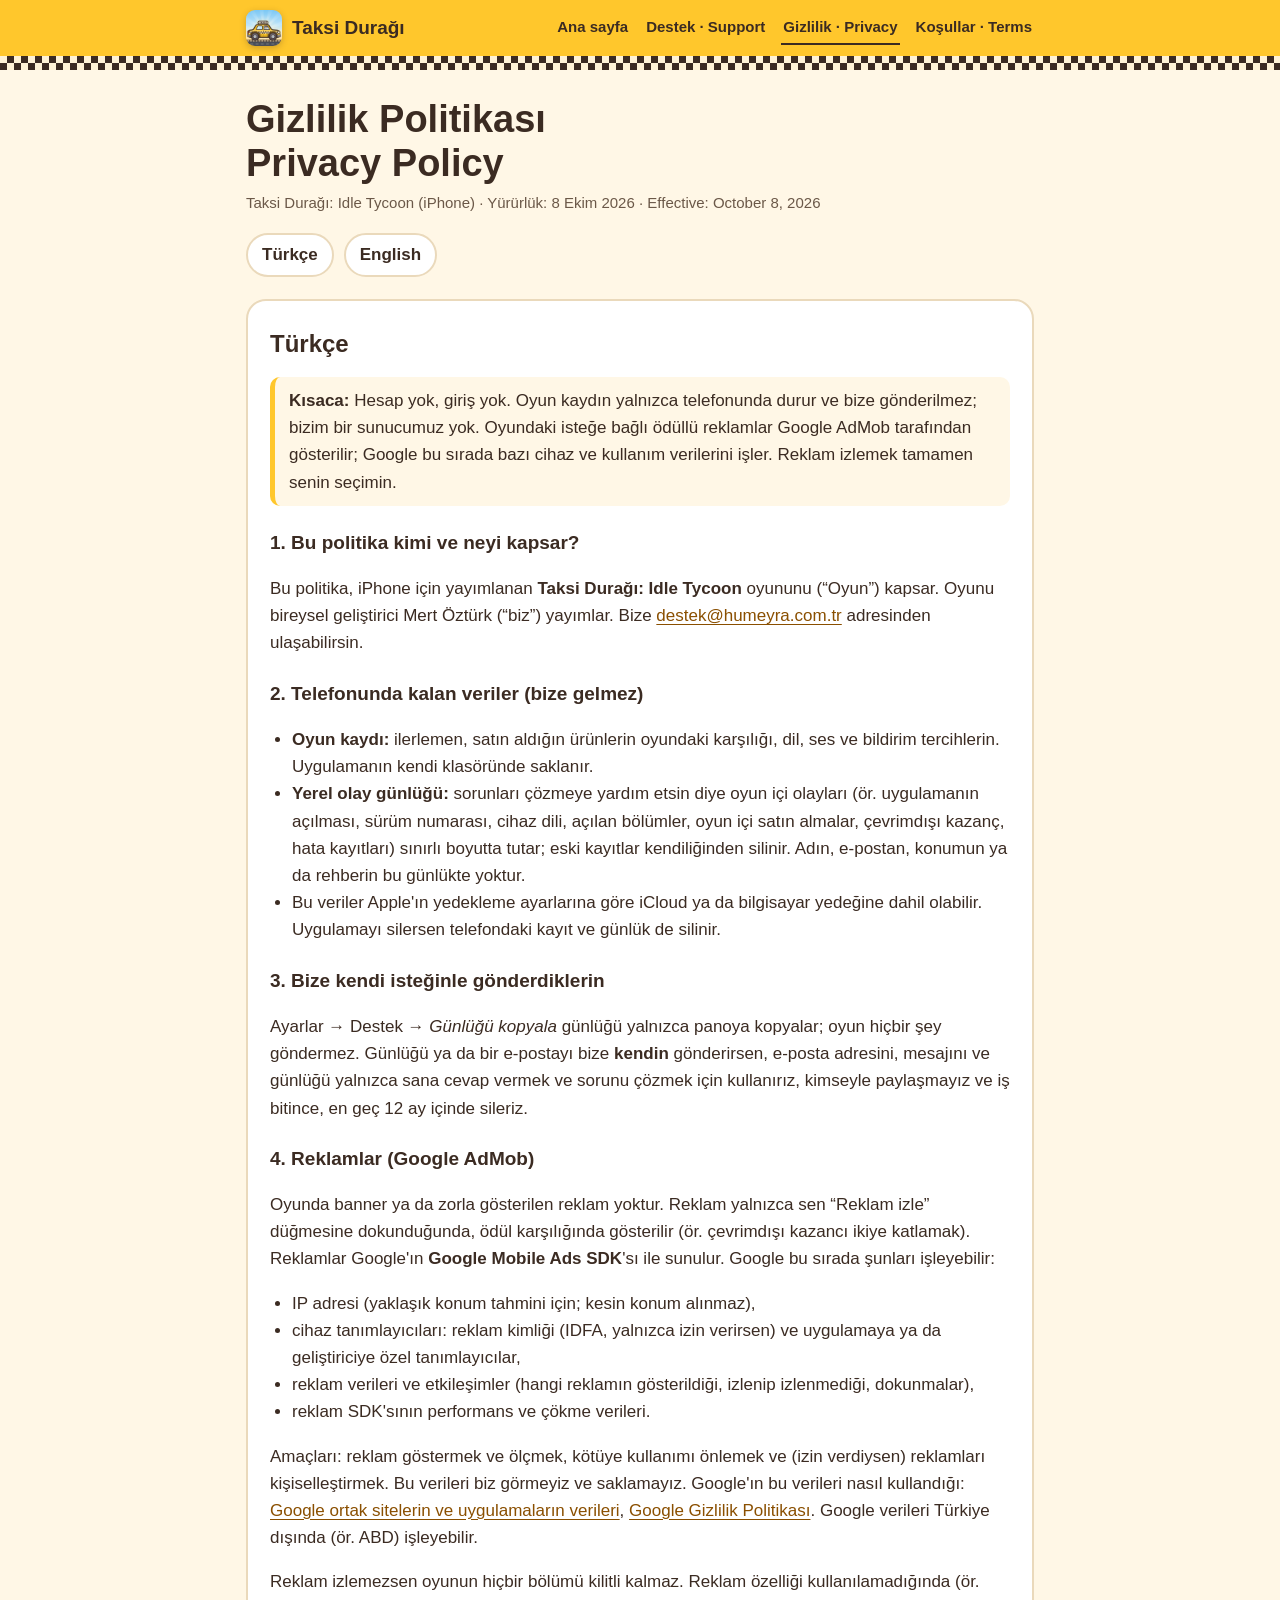
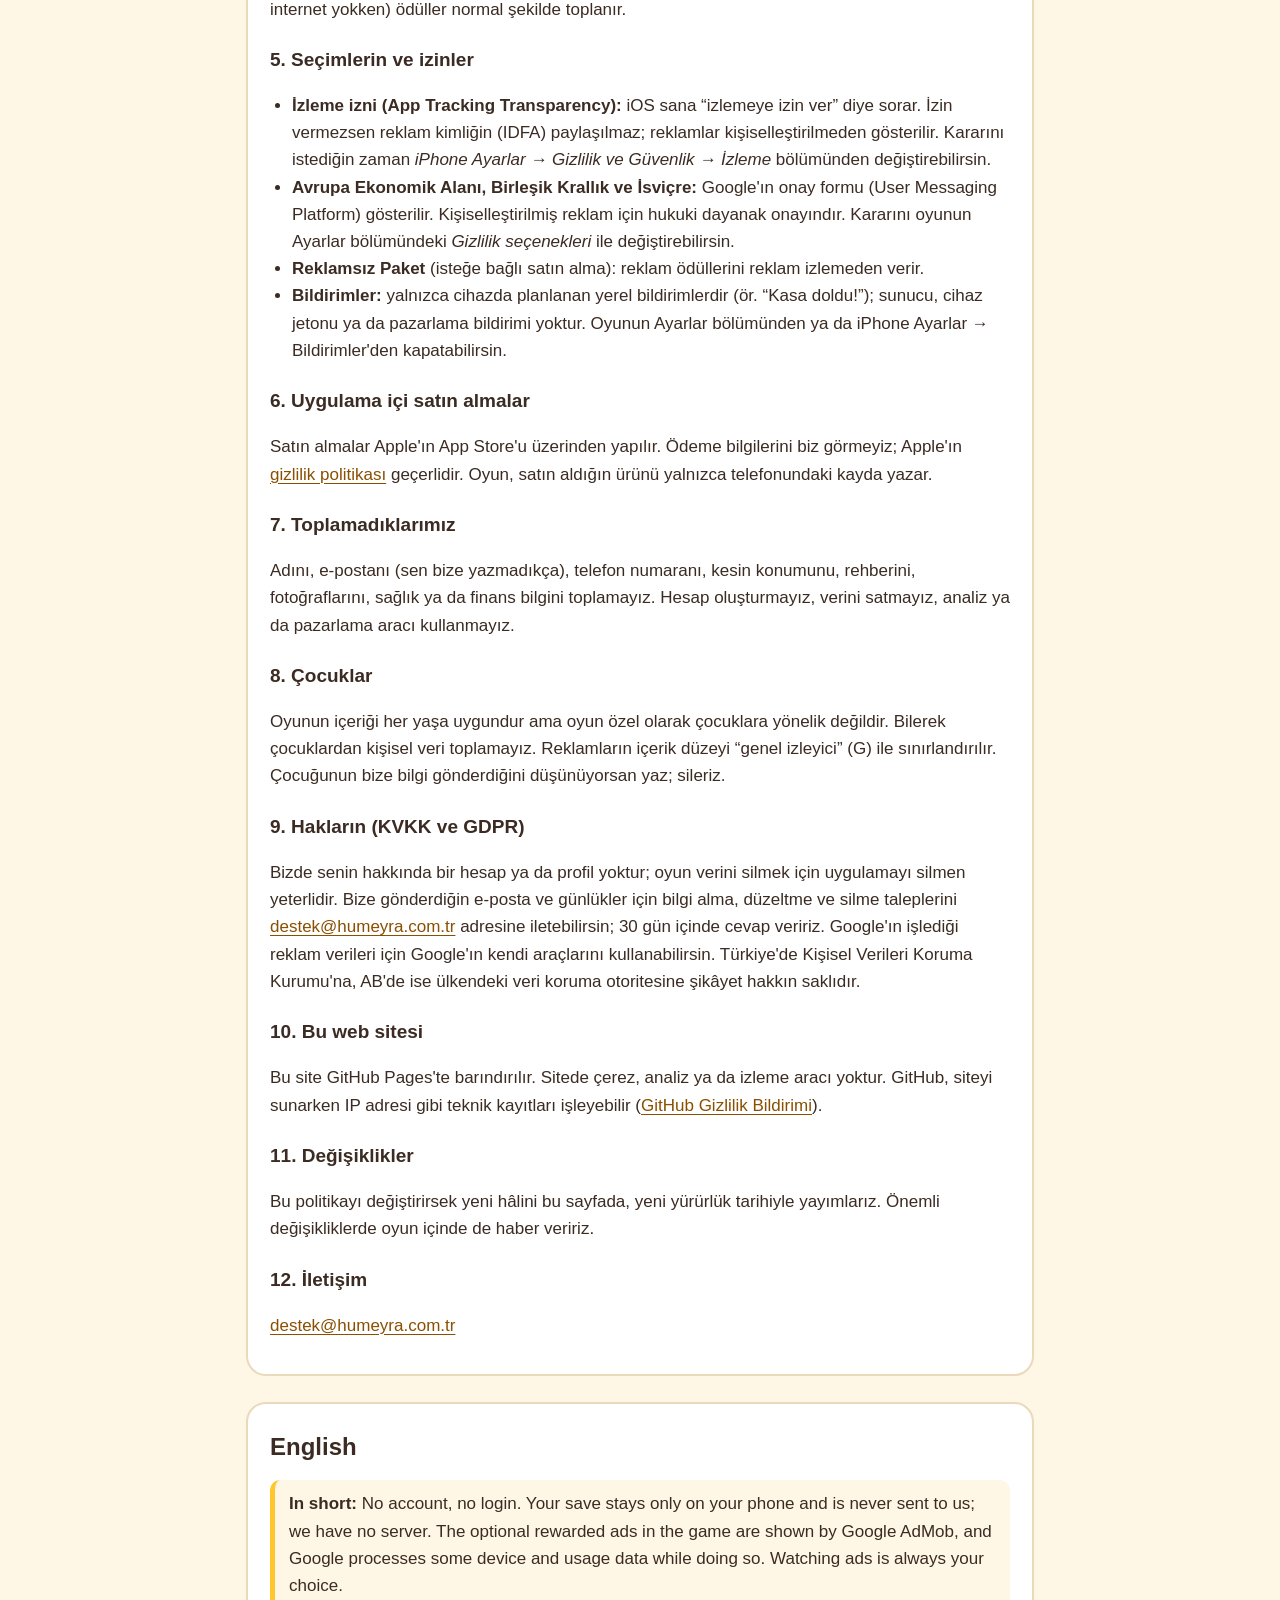
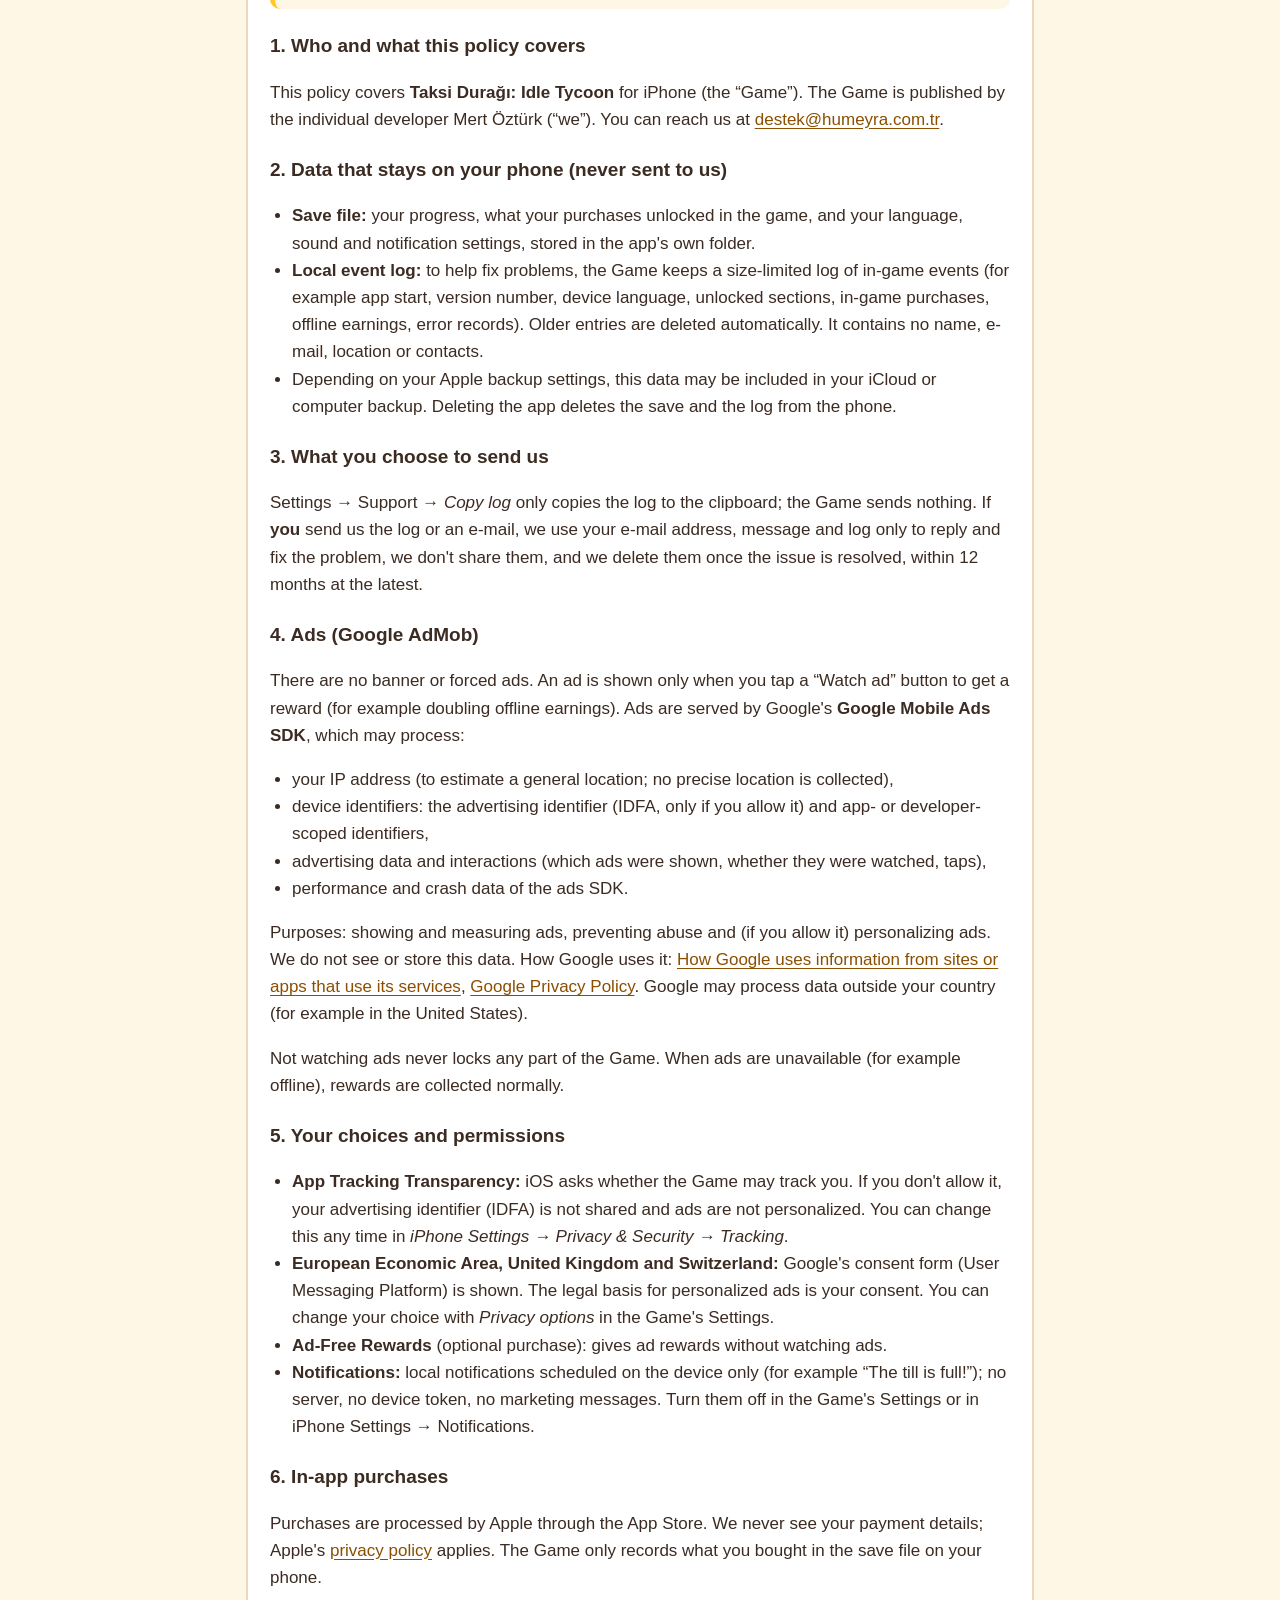
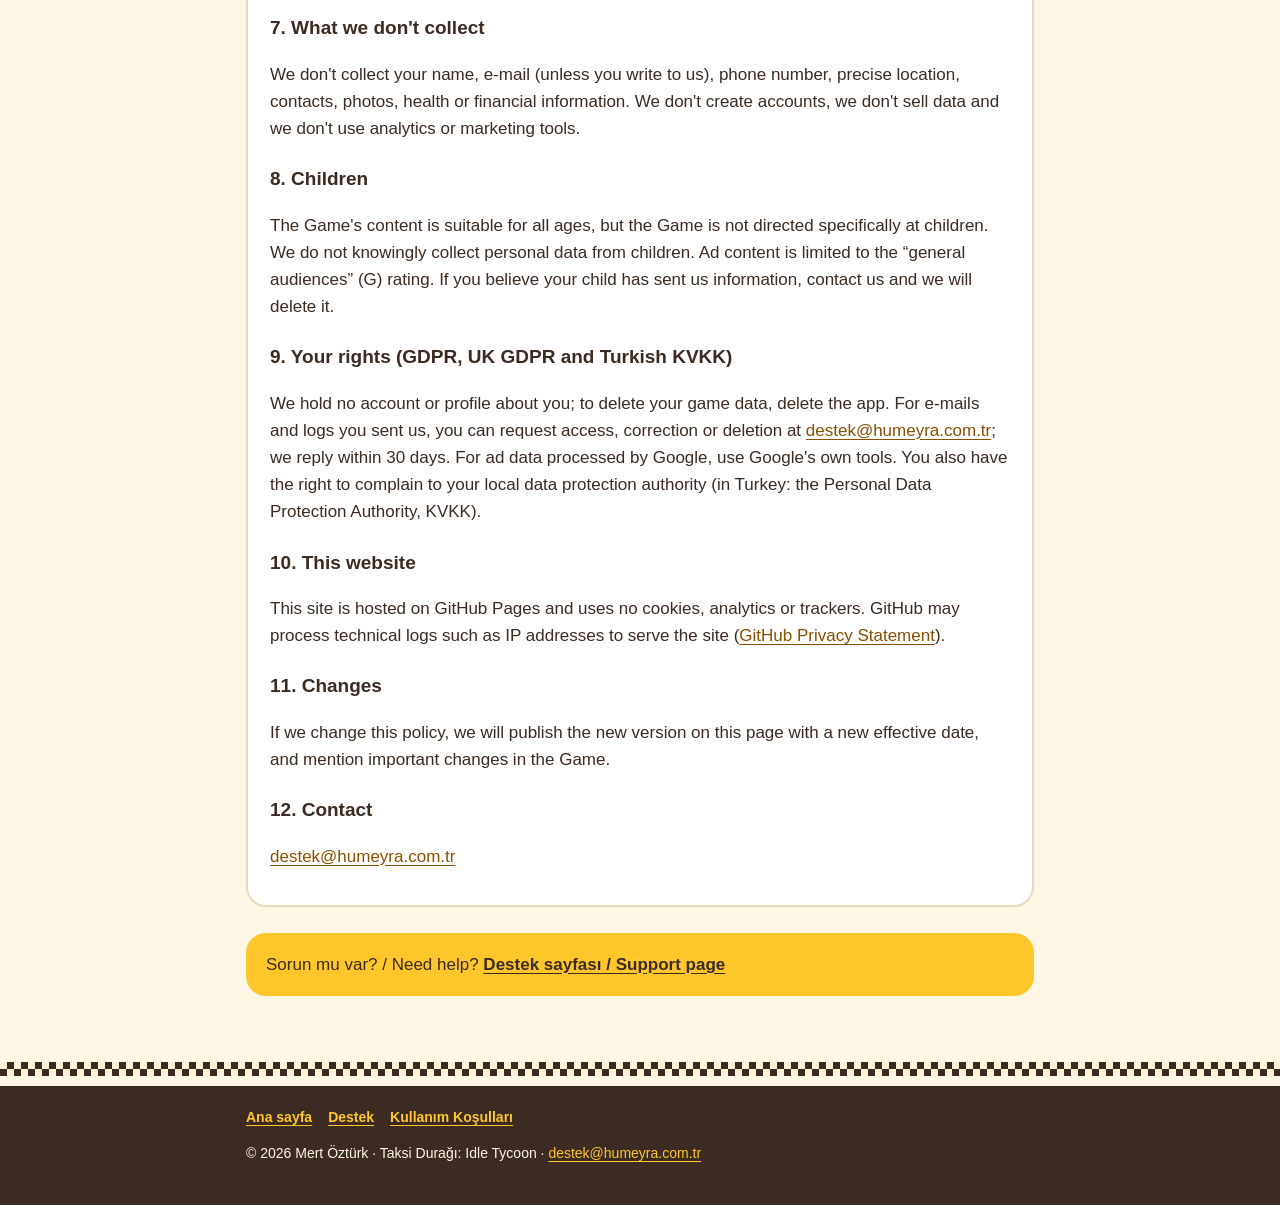
==== privacy.html @ 51972276 "Taksi Durağı: Idle Tycoon — gizlilik, koşullar ve destek sayfaları" ====
<!doctype html>
<html lang="tr">
<head>
  <meta charset="utf-8">
  <meta name="viewport" content="width=device-width, initial-scale=1, viewport-fit=cover">
  <title>Gizlilik Politikası · Privacy Policy — Taksi Durağı</title>
  <meta name="description" content="Taksi Durağı: Idle Tycoon gizlilik politikası. Hesap yok, oyun verisi cihazda kalır; isteğe bağlı ödüllü reklamlar Google AdMob ile gösterilir.">
  <meta name="theme-color" content="#ffc72c">
  <meta name="referrer" content="no-referrer">
  <link rel="icon" type="image/png" href="icon-180.png">
  <link rel="apple-touch-icon" href="icon-180.png">
  <link rel="stylesheet" href="style.css">
</head>
<body>
  <header class="topbar">
    <div class="wrap">
      <a class="brand" href="index.html"><img src="icon-180.png" alt="" width="36" height="36">Taksi Durağı</a>
      <nav class="nav" aria-label="Site">
        <a href="index.html">Ana sayfa</a>
        <a href="support.html">Destek · Support</a>
        <a href="privacy.html" aria-current="page">Gizlilik · Privacy</a>
        <a href="terms.html">Koşullar · Terms</a>
      </nav>
    </div>
  </header>
  <div class="checker" aria-hidden="true"></div>

  <main class="doc">
    <div class="wrap">
      <h1>Gizlilik Politikası<br><span lang="en">Privacy Policy</span></h1>
      <p class="meta">Taksi Durağı: Idle Tycoon (iPhone) · Yürürlük: 8 Ekim 2026 · <span lang="en">Effective: October 8, 2026</span></p>
      <nav class="langs" aria-label="Dil / Language">
        <a href="#tr">Türkçe</a>
        <a href="#en" lang="en">English</a>
      </nav>

      <!-- ============================ TÜRKÇE ============================ -->
      <article id="tr">
        <h2>Türkçe</h2>

        <div class="summary">
          <strong>Kısaca:</strong> Hesap yok, giriş yok. Oyun kaydın yalnızca telefonunda durur ve
          bize gönderilmez; bizim bir sunucumuz yok. Oyundaki isteğe bağlı ödüllü reklamlar
          Google AdMob tarafından gösterilir; Google bu sırada bazı cihaz ve kullanım verilerini
          işler. Reklam izlemek tamamen senin seçimin.
        </div>

        <h3>1. Bu politika kimi ve neyi kapsar?</h3>
        <p>Bu politika, iPhone için yayımlanan <strong>Taksi Durağı: Idle Tycoon</strong> oyununu
          (“Oyun”) kapsar. Oyunu bireysel geliştirici
          Mert Öztürk (“biz”) yayımlar. Bize <a href="mailto:destek@humeyra.com.tr">destek@humeyra.com.tr</a>
          adresinden ulaşabilirsin.</p>

        <h3>2. Telefonunda kalan veriler (bize gelmez)</h3>
        <ul>
          <li><strong>Oyun kaydı:</strong> ilerlemen, satın aldığın ürünlerin oyundaki karşılığı,
            dil, ses ve bildirim tercihlerin. Uygulamanın kendi klasöründe saklanır.</li>
          <li><strong>Yerel olay günlüğü:</strong> sorunları çözmeye yardım etsin diye oyun içi olayları
            (ör. uygulamanın açılması, sürüm numarası, cihaz dili, açılan bölümler, oyun içi
            satın almalar, çevrimdışı kazanç, hata kayıtları) sınırlı boyutta tutar; eski kayıtlar
            kendiliğinden silinir. Adın, e-postan, konumun ya da rehberin bu günlükte yoktur.</li>
          <li>Bu veriler Apple'ın yedekleme ayarlarına göre iCloud ya da bilgisayar yedeğine dahil
            olabilir. Uygulamayı silersen telefondaki kayıt ve günlük de silinir.</li>
        </ul>

        <h3>3. Bize kendi isteğinle gönderdiklerin</h3>
        <p>Ayarlar → Destek → <em>Günlüğü kopyala</em> günlüğü yalnızca panoya kopyalar; oyun hiçbir
          şey göndermez. Günlüğü ya da bir e-postayı bize <strong>kendin</strong> gönderirsen, e-posta
          adresini, mesajını ve günlüğü yalnızca sana cevap vermek ve sorunu çözmek için kullanırız,
          kimseyle paylaşmayız ve iş bitince, en geç 12 ay içinde sileriz.</p>

        <h3>4. Reklamlar (Google AdMob)</h3>
        <p>Oyunda banner ya da zorla gösterilen reklam yoktur. Reklam yalnızca sen “Reklam izle”
          düğmesine dokunduğunda, ödül karşılığında gösterilir (ör. çevrimdışı kazancı ikiye
          katlamak). Reklamlar Google'ın <strong>Google Mobile Ads SDK</strong>'sı ile sunulur. Google bu
          sırada şunları işleyebilir:</p>
        <ul>
          <li>IP adresi (yaklaşık konum tahmini için; kesin konum alınmaz),</li>
          <li>cihaz tanımlayıcıları: reklam kimliği (IDFA, yalnızca izin verirsen) ve uygulamaya ya da
            geliştiriciye özel tanımlayıcılar,</li>
          <li>reklam verileri ve etkileşimler (hangi reklamın gösterildiği, izlenip izlenmediği, dokunmalar),</li>
          <li>reklam SDK'sının performans ve çökme verileri.</li>
        </ul>
        <p>Amaçları: reklam göstermek ve ölçmek, kötüye kullanımı önlemek ve (izin verdiysen)
          reklamları kişiselleştirmek. Bu verileri biz görmeyiz ve saklamayız. Google'ın
          bu verileri nasıl kullandığı:
          <a href="https://policies.google.com/technologies/partner-sites">Google ortak sitelerin ve uygulamaların verileri</a>,
          <a href="https://policies.google.com/privacy">Google Gizlilik Politikası</a>.
          Google verileri Türkiye dışında (ör. ABD) işleyebilir.</p>
        <p>Reklam izlemezsen oyunun hiçbir bölümü kilitli kalmaz. Reklam özelliği kullanılamadığında
          (ör. internet yokken) ödüller normal şekilde toplanır.</p>

        <h3 id="secenekler">5. Seçimlerin ve izinler</h3>
        <ul>
          <li><strong>İzleme izni (App Tracking Transparency):</strong> iOS sana “izlemeye izin ver”
            diye sorar. İzin vermezsen reklam kimliğin (IDFA) paylaşılmaz; reklamlar
            kişiselleştirilmeden gösterilir. Kararını istediğin zaman
            <em>iPhone Ayarlar → Gizlilik ve Güvenlik → İzleme</em> bölümünden değiştirebilirsin.</li>
          <li><strong>Avrupa Ekonomik Alanı, Birleşik Krallık ve İsviçre:</strong> Google'ın onay formu
            (User Messaging Platform) gösterilir. Kişiselleştirilmiş reklam için hukuki dayanak onayındır.
            Kararını oyunun Ayarlar bölümündeki <em>Gizlilik seçenekleri</em> ile değiştirebilirsin.</li>
          <li><strong>Reklamsız Paket</strong> (isteğe bağlı satın alma): reklam ödüllerini reklam
            izlemeden verir.</li>
          <li><strong>Bildirimler:</strong> yalnızca cihazda planlanan yerel bildirimlerdir (ör. “Kasa doldu!”);
            sunucu, cihaz jetonu ya da pazarlama bildirimi yoktur. Oyunun Ayarlar bölümünden ya da
            iPhone Ayarlar → Bildirimler'den kapatabilirsin.</li>
        </ul>

        <h3>6. Uygulama içi satın almalar</h3>
        <p>Satın almalar Apple'ın App Store'u üzerinden yapılır. Ödeme bilgilerini biz görmeyiz; Apple'ın
          <a href="https://www.apple.com/legal/privacy/">gizlilik politikası</a> geçerlidir. Oyun,
          satın aldığın ürünü yalnızca telefonundaki kayda yazar.</p>

        <h3>7. Toplamadıklarımız</h3>
        <p>Adını, e-postanı (sen bize yazmadıkça), telefon numaranı, kesin konumunu, rehberini,
          fotoğraflarını, sağlık ya da finans bilgini toplamayız. Hesap oluşturmayız, verini satmayız,
          analiz ya da pazarlama aracı kullanmayız.</p>

        <h3>8. Çocuklar</h3>
        <p>Oyunun içeriği her yaşa uygundur ama oyun özel olarak çocuklara yönelik değildir. Bilerek
          çocuklardan kişisel veri toplamayız. Reklamların içerik düzeyi “genel izleyici” (G) ile
          sınırlandırılır. Çocuğunun bize bilgi gönderdiğini düşünüyorsan yaz; sileriz.</p>

        <h3>9. Hakların (KVKK ve GDPR)</h3>
        <p>Bizde senin hakkında bir hesap ya da profil yoktur; oyun verini silmek için uygulamayı
          silmen yeterlidir. Bize gönderdiğin e-posta ve günlükler için bilgi alma, düzeltme ve silme
          taleplerini <a href="mailto:destek@humeyra.com.tr">destek@humeyra.com.tr</a> adresine
          iletebilirsin; 30 gün içinde cevap veririz. Google'ın işlediği reklam verileri için
          Google'ın kendi araçlarını kullanabilirsin. Türkiye'de Kişisel Verileri Koruma Kurumu'na,
          AB'de ise ülkendeki veri koruma otoritesine şikâyet hakkın saklıdır.</p>

        <h3>10. Bu web sitesi</h3>
        <p>Bu site GitHub Pages'te barındırılır. Sitede çerez, analiz ya da izleme aracı yoktur.
          GitHub, siteyi sunarken IP adresi gibi teknik kayıtları işleyebilir
          (<a href="https://docs.github.com/site-policy/privacy-policies/github-general-privacy-statement">GitHub Gizlilik Bildirimi</a>).</p>

        <h3>11. Değişiklikler</h3>
        <p>Bu politikayı değiştirirsek yeni hâlini bu sayfada, yeni yürürlük tarihiyle yayımlarız.
          Önemli değişikliklerde oyun içinde de haber veririz.</p>

        <h3>12. İletişim</h3>
        <p><a href="mailto:destek@humeyra.com.tr">destek@humeyra.com.tr</a></p>
      </article>

      <!-- ============================ ENGLISH ============================ -->
      <article id="en" lang="en">
        <h2>English</h2>

        <div class="summary">
          <strong>In short:</strong> No account, no login. Your save stays only on your phone and is
          never sent to us; we have no server. The optional rewarded ads in the game are shown by
          Google AdMob, and Google processes some device and usage data while doing so. Watching ads
          is always your choice.
        </div>

        <h3>1. Who and what this policy covers</h3>
        <p>This policy covers <strong>Taksi Durağı: Idle Tycoon</strong> for iPhone (the “Game”). The
          Game is published by the individual developer Mert Öztürk
          (“we”). You can reach us at <a href="mailto:destek@humeyra.com.tr">destek@humeyra.com.tr</a>.</p>

        <h3>2. Data that stays on your phone (never sent to us)</h3>
        <ul>
          <li><strong>Save file:</strong> your progress, what your purchases unlocked in the game, and
            your language, sound and notification settings, stored in the app's own folder.</li>
          <li><strong>Local event log:</strong> to help fix problems, the Game keeps a size-limited log
            of in-game events (for example app start, version number, device language, unlocked
            sections, in-game purchases, offline earnings, error records). Older entries are deleted
            automatically. It contains no name, e-mail, location or contacts.</li>
          <li>Depending on your Apple backup settings, this data may be included in your iCloud or
            computer backup. Deleting the app deletes the save and the log from the phone.</li>
        </ul>

        <h3>3. What you choose to send us</h3>
        <p>Settings → Support → <em>Copy log</em> only copies the log to the clipboard; the Game sends
          nothing. If <strong>you</strong> send us the log or an e-mail, we use your e-mail address,
          message and log only to reply and fix the problem, we don't share them, and we delete them
          once the issue is resolved, within 12 months at the latest.</p>

        <h3>4. Ads (Google AdMob)</h3>
        <p>There are no banner or forced ads. An ad is shown only when you tap a “Watch ad” button to
          get a reward (for example doubling offline earnings). Ads are served by Google's
          <strong>Google Mobile Ads SDK</strong>, which may process:</p>
        <ul>
          <li>your IP address (to estimate a general location; no precise location is collected),</li>
          <li>device identifiers: the advertising identifier (IDFA, only if you allow it) and app- or
            developer-scoped identifiers,</li>
          <li>advertising data and interactions (which ads were shown, whether they were watched, taps),</li>
          <li>performance and crash data of the ads SDK.</li>
        </ul>
        <p>Purposes: showing and measuring ads, preventing abuse and (if you allow it) personalizing
          ads. We do not see or store this data. How Google uses it:
          <a href="https://policies.google.com/technologies/partner-sites">How Google uses information from sites or apps that use its services</a>,
          <a href="https://policies.google.com/privacy">Google Privacy Policy</a>. Google may process
          data outside your country (for example in the United States).</p>
        <p>Not watching ads never locks any part of the Game. When ads are unavailable (for example
          offline), rewards are collected normally.</p>

        <h3 id="choices">5. Your choices and permissions</h3>
        <ul>
          <li><strong>App Tracking Transparency:</strong> iOS asks whether the Game may track you. If you
            don't allow it, your advertising identifier (IDFA) is not shared and ads are not
            personalized. You can change this any time in <em>iPhone Settings → Privacy &amp; Security →
            Tracking</em>.</li>
          <li><strong>European Economic Area, United Kingdom and Switzerland:</strong> Google's consent
            form (User Messaging Platform) is shown. The legal basis for personalized ads is your
            consent. You can change your choice with <em>Privacy options</em> in the Game's Settings.</li>
          <li><strong>Ad-Free Rewards</strong> (optional purchase): gives ad rewards without watching ads.</li>
          <li><strong>Notifications:</strong> local notifications scheduled on the device only (for
            example “The till is full!”); no server, no device token, no marketing messages. Turn them
            off in the Game's Settings or in iPhone Settings → Notifications.</li>
        </ul>

        <h3>6. In-app purchases</h3>
        <p>Purchases are processed by Apple through the App Store. We never see your payment details;
          Apple's <a href="https://www.apple.com/legal/privacy/">privacy policy</a> applies. The Game
          only records what you bought in the save file on your phone.</p>

        <h3>7. What we don't collect</h3>
        <p>We don't collect your name, e-mail (unless you write to us), phone number, precise location,
          contacts, photos, health or financial information. We don't create accounts, we don't sell
          data and we don't use analytics or marketing tools.</p>

        <h3>8. Children</h3>
        <p>The Game's content is suitable for all ages, but the Game is not directed specifically at
          children. We do not knowingly collect personal data from children. Ad content is limited to
          the “general audiences” (G) rating. If you believe your child has sent us information,
          contact us and we will delete it.</p>

        <h3>9. Your rights (GDPR, UK GDPR and Turkish KVKK)</h3>
        <p>We hold no account or profile about you; to delete your game data, delete the app. For
          e-mails and logs you sent us, you can request access, correction or deletion at
          <a href="mailto:destek@humeyra.com.tr">destek@humeyra.com.tr</a>; we reply within 30 days.
          For ad data processed by Google, use Google's own tools. You also have the right to complain
          to your local data protection authority (in Turkey: the Personal Data Protection Authority, KVKK).</p>

        <h3>10. This website</h3>
        <p>This site is hosted on GitHub Pages and uses no cookies, analytics or trackers. GitHub may
          process technical logs such as IP addresses to serve the site
          (<a href="https://docs.github.com/site-policy/privacy-policies/github-general-privacy-statement">GitHub Privacy Statement</a>).</p>

        <h3>11. Changes</h3>
        <p>If we change this policy, we will publish the new version on this page with a new effective
          date, and mention important changes in the Game.</p>

        <h3>12. Contact</h3>
        <p><a href="mailto:destek@humeyra.com.tr">destek@humeyra.com.tr</a></p>
      </article>

      <div class="contact">
        Sorun mu var? / Need help? <a href="support.html">Destek sayfası / Support page</a>
      </div>
    </div>
  </main>

  <div class="checker" aria-hidden="true"></div>
  <footer>
    <div class="wrap">
      <nav aria-label="Alt bağlantılar">
        <a href="index.html">Ana sayfa</a>
        <a href="support.html">Destek</a>
        <a href="terms.html">Kullanım Koşulları</a>
      </nav>
      <p>© 2026 Mert Öztürk · Taksi Durağı: Idle Tycoon · <a href="mailto:destek@humeyra.com.tr">destek@humeyra.com.tr</a></p>
    </div>
  </footer>
</body>
</html>
---- style.css ----
/* Taksi Durağı — site stili. Dış kaynak yok (yazı tipi, izleyici, CDN yok). */

:root {
  --yellow: #ffc72c;
  --yellow-deep: #f2a900;
  --ink: #3b2b22;
  --ink-soft: #6b5848;
  --bg: #fff7e6;
  --paper: #ffffff;
  --line: #ead9bb;
  --sky-top: #8fd0f5;
  --sky-bottom: #fff1cf;
  --link: #8a4f00;
  --checker-a: #3b2b22;
  --checker-b: #fff3d6;
  --shadow: 0 10px 30px rgba(59, 43, 34, 0.14);
  color-scheme: light;
}

@media (prefers-color-scheme: dark) {
  :root:not([data-theme="light"]) {
    --ink: #f7ebdd;
    --ink-soft: #cdbba8;
    --bg: #1d1814;
    --paper: #29221c;
    --line: #4a3d32;
    --sky-top: #1f3a4d;
    --sky-bottom: #29221c;
    --link: #ffc72c;
    --checker-a: #f7ebdd;
    --checker-b: #29221c;
    --shadow: 0 10px 30px rgba(0, 0, 0, 0.45);
    color-scheme: dark;
  }
}

:root[data-theme="dark"] {
  --ink: #f7ebdd;
  --ink-soft: #cdbba8;
  --bg: #1d1814;
  --paper: #29221c;
  --line: #4a3d32;
  --sky-top: #1f3a4d;
  --sky-bottom: #29221c;
  --link: #ffc72c;
  --checker-a: #f7ebdd;
  --checker-b: #29221c;
  --shadow: 0 10px 30px rgba(0, 0, 0, 0.45);
  color-scheme: dark;
}

*, *::before, *::after { box-sizing: border-box; }

html { -webkit-text-size-adjust: 100%; }

body {
  margin: 0;
  background: var(--bg);
  color: var(--ink);
  font-family: ui-rounded, "SF Pro Rounded", -apple-system, BlinkMacSystemFont, "Segoe UI", Roboto, "Helvetica Neue", Arial, sans-serif;
  font-size: 17px;
  line-height: 1.6;
  overflow-x: hidden;
}

a { color: var(--link); text-underline-offset: 3px; }
a:hover { text-decoration-thickness: 2px; }
a:focus-visible, button:focus-visible { outline: 3px solid var(--yellow-deep); outline-offset: 2px; border-radius: 6px; }

.wrap { max-width: 820px; margin: 0 auto; padding: 0 16px; }

/* Üst çubuk */
.topbar { background: var(--yellow); color: #3b2b22; }
.topbar .wrap { display: flex; align-items: center; justify-content: space-between; gap: 12px; flex-wrap: wrap; padding-top: 10px; padding-bottom: 10px; }
.brand { display: flex; align-items: center; gap: 10px; color: #3b2b22; text-decoration: none; font-weight: 800; font-size: 19px; }
.brand img { width: 36px; height: 36px; border-radius: 9px; box-shadow: 0 2px 6px rgba(59, 43, 34, 0.25); }
.nav { display: flex; flex-wrap: wrap; gap: 4px 14px; font-size: 15px; font-weight: 700; }
.nav a { color: #3b2b22; text-decoration: none; padding: 4px 2px; border-bottom: 2px solid transparent; }
.nav a:hover, .nav a[aria-current="page"] { border-bottom-color: #3b2b22; }

.checker {
  height: 14px;
  background:
    conic-gradient(var(--checker-a) 25%, var(--checker-b) 0 50%, var(--checker-a) 0 75%, var(--checker-b) 0)
    0 0 / 14px 14px;
}

/* Ana sayfa: kahraman alanı */
.hero {
  background: linear-gradient(180deg, var(--sky-top) 0%, var(--sky-bottom) 100%);
  text-align: center;
  padding: 44px 0 36px;
}
.hero .icon { width: 160px; height: 160px; border-radius: 36px; box-shadow: var(--shadow); }
.hero h1 { font-size: clamp(30px, 7vw, 46px); line-height: 1.1; margin: 22px 0 8px; letter-spacing: -0.5px; }
.hero .tagline { font-size: 19px; font-weight: 700; margin: 0; }
.hero .tagline-en { color: var(--ink-soft); margin: 4px 0 0; }
.pill {
  display: inline-block;
  margin-top: 22px;
  background: var(--ink);
  color: var(--bg);
  border-radius: 999px;
  padding: 10px 22px;
  font-weight: 800;
  font-size: 16px;
}
.pill small { display: block; font-weight: 600; opacity: 0.8; font-size: 13px; }

.section { padding: 34px 0; }
.section h2 { font-size: 26px; margin: 0 0 6px; }
.section .lead { color: var(--ink-soft); margin: 0 0 20px; }

.grid { display: grid; grid-template-columns: repeat(auto-fit, minmax(230px, 1fr)); gap: 14px; }
.card {
  background: var(--paper);
  border: 2px solid var(--line);
  border-radius: 18px;
  padding: 18px 18px 16px;
}
.card { border-top: 6px solid var(--yellow); }
.card h3 { margin: 4px 0 4px; font-size: 19px; }
.card p { margin: 0; font-size: 16px; }
.card p.en { color: var(--ink-soft); font-size: 14px; margin-top: 6px; }

.promise { background: var(--paper); border-top: 2px solid var(--line); border-bottom: 2px solid var(--line); }
.promise ul { list-style: none; padding: 0; margin: 0; display: grid; gap: 10px; }
.promise li { padding-left: 34px; position: relative; }
.promise li::before { content: "✓"; position: absolute; left: 0; top: 0; width: 24px; height: 24px; border-radius: 50%; background: var(--yellow); color: #3b2b22; font-weight: 900; text-align: center; line-height: 24px; font-size: 14px; }
.promise li span.en { display: block; color: var(--ink-soft); font-size: 14px; }

.links { display: flex; flex-wrap: wrap; gap: 10px; }
.button {
  display: inline-block;
  background: var(--yellow);
  color: #3b2b22;
  font-weight: 800;
  text-decoration: none;
  border-radius: 14px;
  padding: 12px 18px;
  border: 2px solid #3b2b22;
  box-shadow: 0 3px 0 #3b2b22;
}
.button:active { transform: translateY(2px); box-shadow: 0 1px 0 #3b2b22; }

/* Belge sayfaları */
.doc { padding: 28px 0 40px; }
.doc h1 { font-size: clamp(28px, 6vw, 38px); line-height: 1.15; margin: 0 0 6px; }
.doc .meta { color: var(--ink-soft); margin: 0 0 18px; font-size: 15px; }
.langs { display: flex; gap: 10px; flex-wrap: wrap; margin: 0 0 22px; }
.langs a { background: var(--paper); border: 2px solid var(--line); border-radius: 999px; padding: 6px 14px; text-decoration: none; font-weight: 700; color: var(--ink); }
.langs a:hover { border-color: var(--yellow-deep); }
.doc article { background: var(--paper); border: 2px solid var(--line); border-radius: 20px; padding: 6px 22px 18px; margin-bottom: 26px; }
.doc article > h2 { font-size: 24px; margin: 18px 0 4px; }
.doc h3 { font-size: 19px; margin: 22px 0 4px; scroll-margin-top: 16px; }
.doc p, .doc li { overflow-wrap: anywhere; }
.doc ul { padding-left: 22px; }
.doc .summary { background: var(--bg); border-left: 5px solid var(--yellow); border-radius: 10px; padding: 10px 14px; margin: 14px 0; }
.doc table { width: 100%; border-collapse: collapse; font-size: 15px; display: block; overflow-x: auto; }
.doc th, .doc td { border: 1px solid var(--line); padding: 8px 10px; text-align: left; vertical-align: top; }
.doc th { background: var(--bg); }

details { background: var(--paper); border: 2px solid var(--line); border-radius: 14px; padding: 10px 16px; margin: 0 0 10px; }
details[open] { border-color: var(--yellow-deep); }
summary { cursor: pointer; font-weight: 800; }
details p, details ul { margin: 8px 0 4px; }

.contact { background: var(--yellow); color: #3b2b22; border-radius: 20px; padding: 18px 20px; margin: 10px 0 26px; }
.contact a { color: #3b2b22; font-weight: 800; }

/* Alt bilgi */
footer { background: var(--ink); color: var(--bg); margin-top: 10px; }
footer .wrap { padding-top: 20px; padding-bottom: 26px; font-size: 14px; }
footer a { color: var(--yellow); }
footer nav { display: flex; flex-wrap: wrap; gap: 6px 16px; margin-bottom: 10px; font-weight: 700; }

@media (max-width: 480px) {
  body { font-size: 16px; }
  .topbar .wrap { justify-content: center; }
  .nav { justify-content: center; }
  .doc article { padding: 4px 16px 14px; }
}

@media (prefers-reduced-motion: reduce) {
  * { scroll-behavior: auto !important; }
}

@media print {
  .topbar, .checker, footer, .langs { display: none; }
  .doc article { border: none; }
}
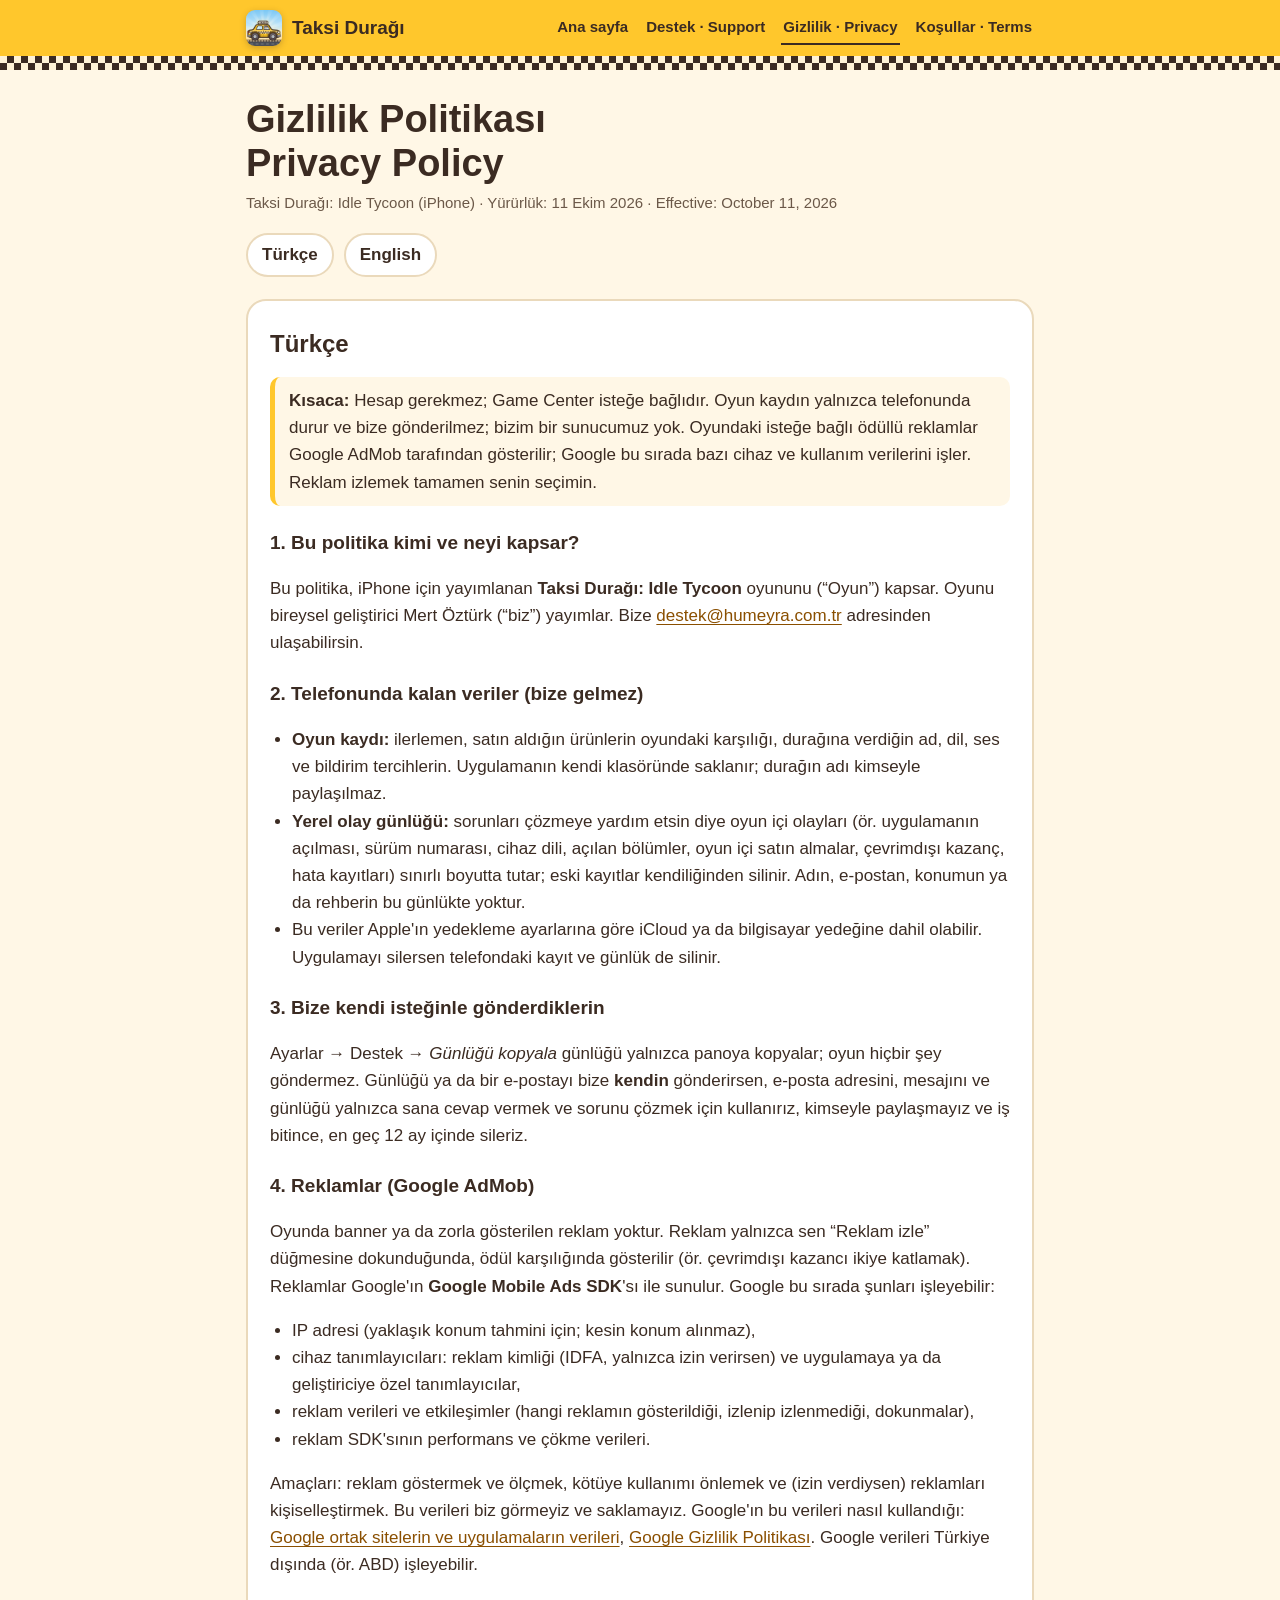
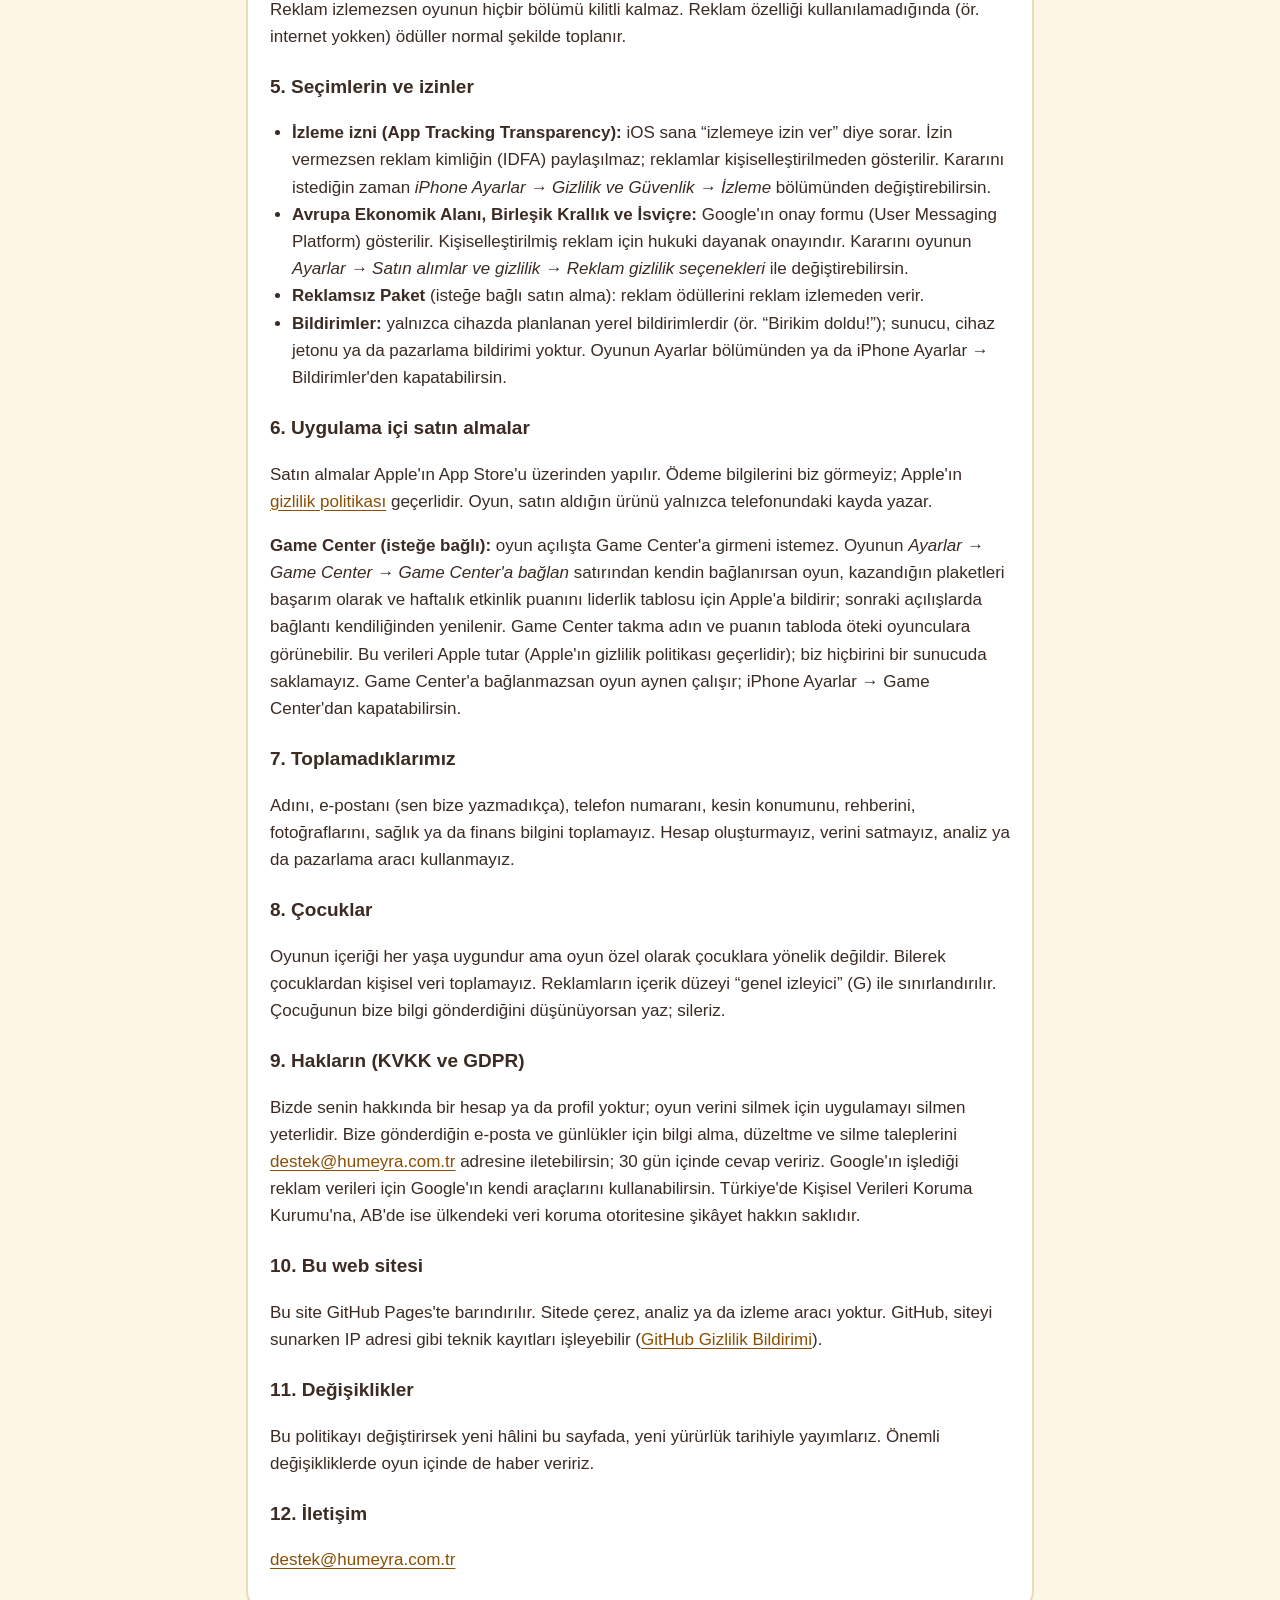
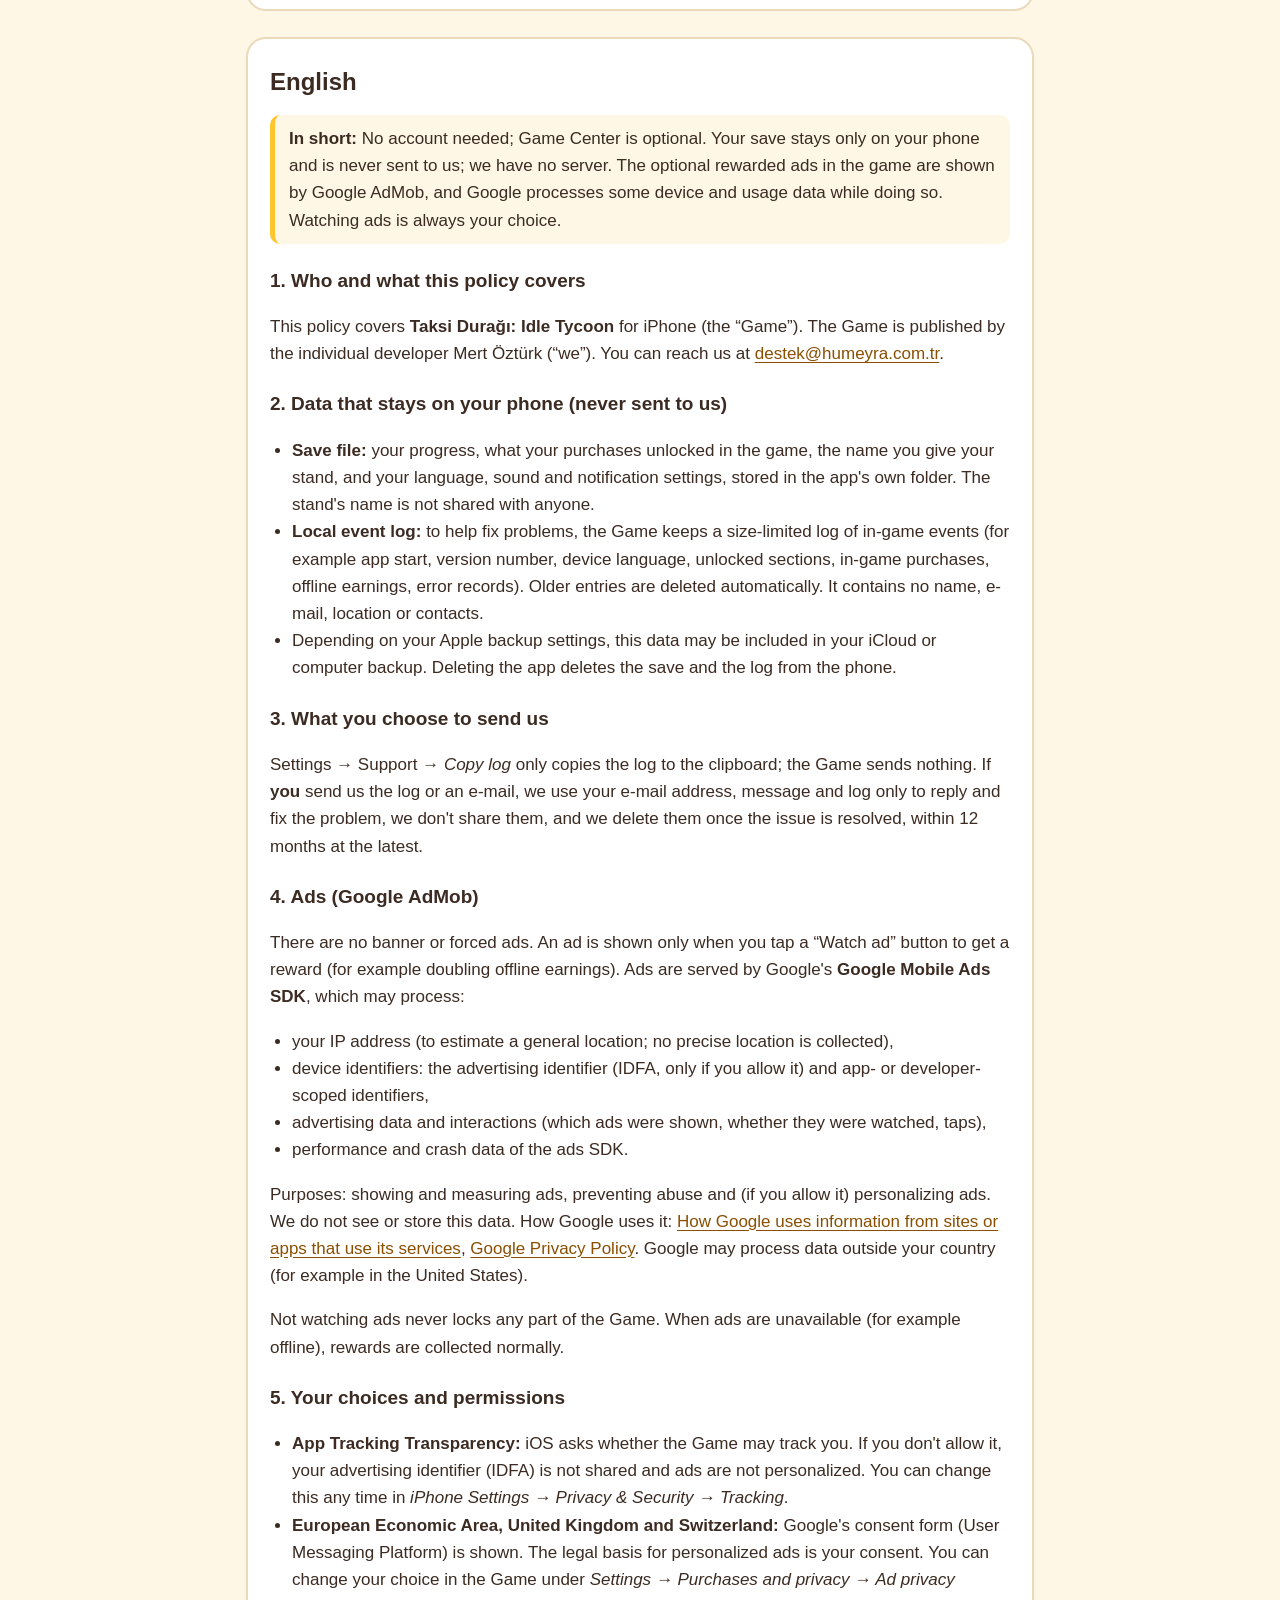
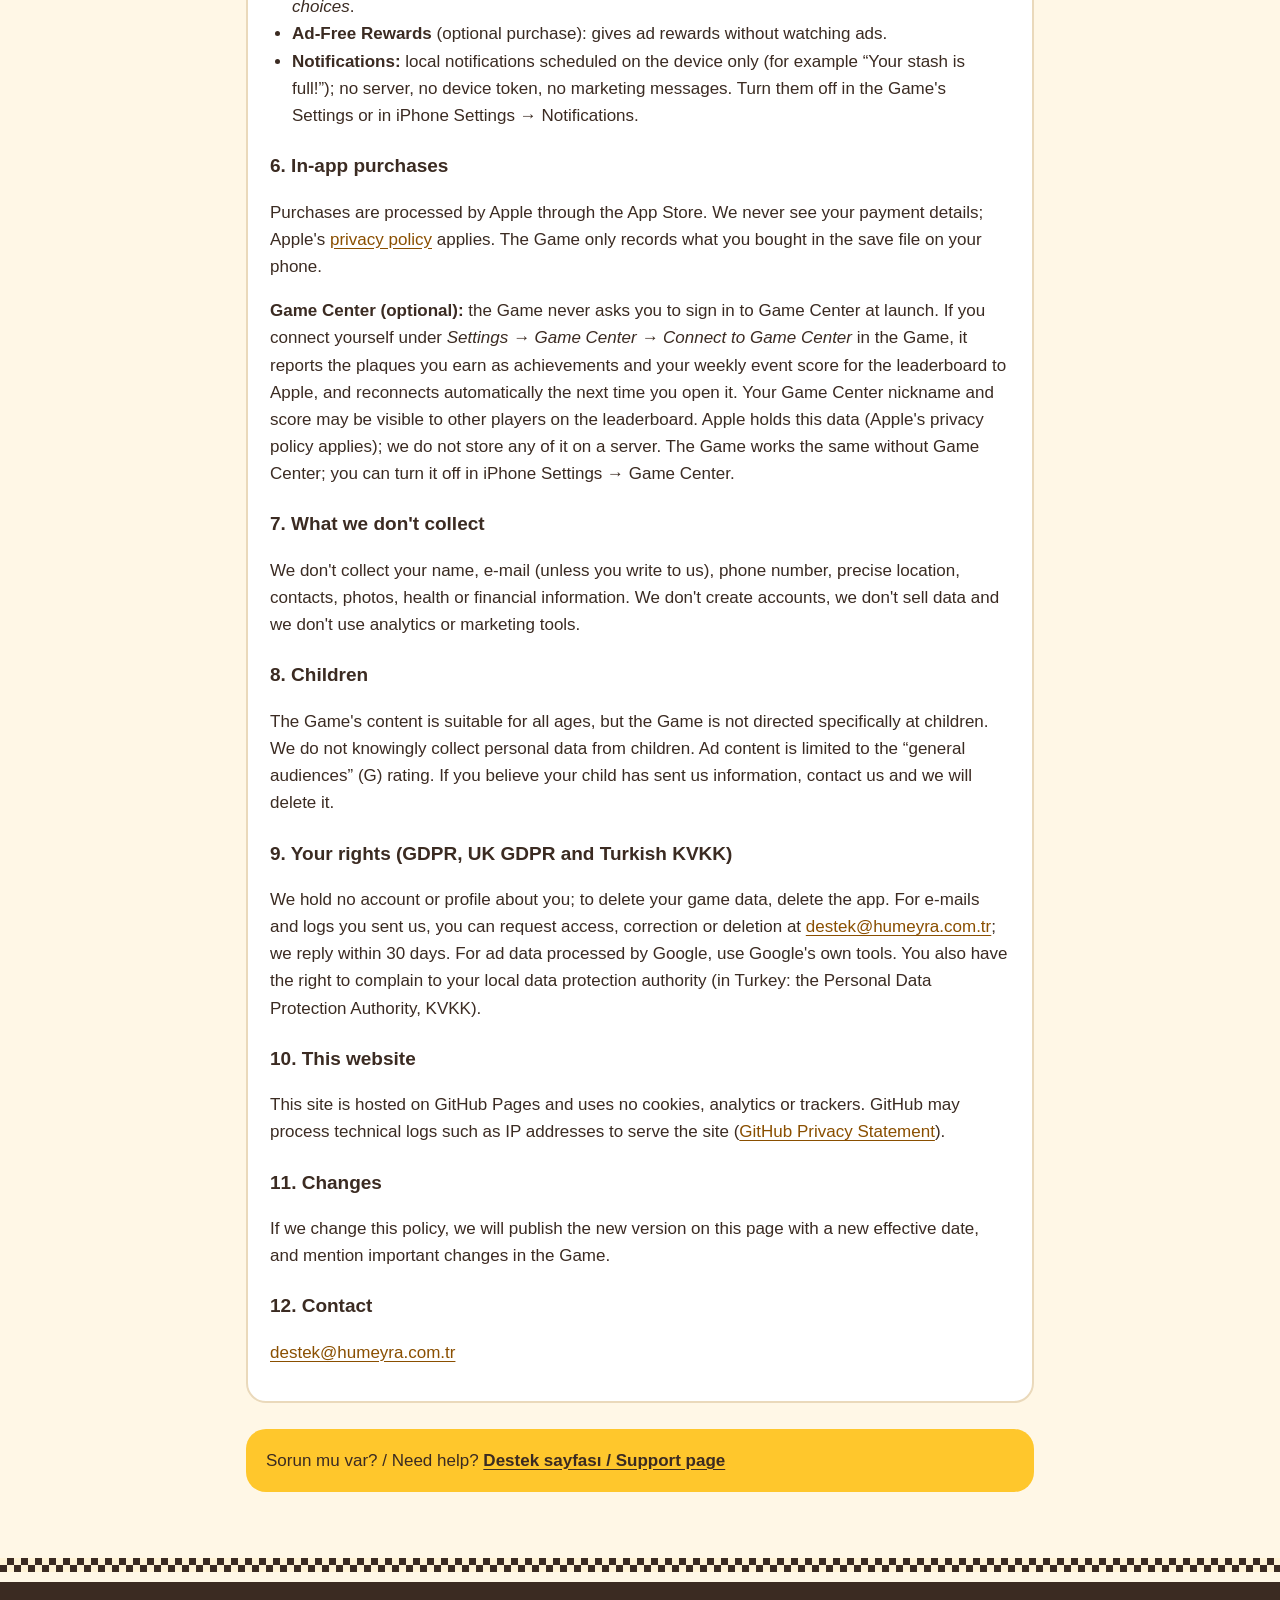
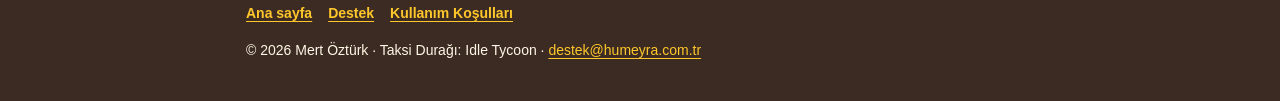
==== commit f46f66b4: "Yeni ürünler, Game Center, Etkinlik Durağı ve Sezon Karnesi: gizlilik, koşullar, destek güncellendi " ====
--- a/privacy.html
+++ b/privacy.html
@@ -4,7 +4,7 @@
   <meta charset="utf-8">
   <meta name="viewport" content="width=device-width, initial-scale=1, viewport-fit=cover">
   <title>Gizlilik Politikası · Privacy Policy — Taksi Durağı</title>
-  <meta name="description" content="Taksi Durağı: Idle Tycoon gizlilik politikası. Hesap yok, oyun verisi cihazda kalır; isteğe bağlı ödüllü reklamlar Google AdMob ile gösterilir.">
+  <meta name="description" content="Taksi Durağı: Idle Tycoon gizlilik politikası. Hesap gerekmez, oyun verisi cihazda kalır; isteğe bağlı ödüllü reklamlar Google AdMob ile gösterilir.">
   <meta name="theme-color" content="#ffc72c">
   <meta name="referrer" content="no-referrer">
   <link rel="icon" type="image/png" href="icon-180.png">
@@ -28,7 +28,7 @@
   <main class="doc">
     <div class="wrap">
       <h1>Gizlilik Politikası<br><span lang="en">Privacy Policy</span></h1>
-      <p class="meta">Taksi Durağı: Idle Tycoon (iPhone) · Yürürlük: 8 Ekim 2026 · <span lang="en">Effective: October 8, 2026</span></p>
+      <p class="meta">Taksi Durağı: Idle Tycoon (iPhone) · Yürürlük: 11 Ekim 2026 · <span lang="en">Effective: October 11, 2026</span></p>
       <nav class="langs" aria-label="Dil / Language">
         <a href="#tr">Türkçe</a>
         <a href="#en" lang="en">English</a>
@@ -39,8 +39,8 @@
         <h2>Türkçe</h2>
 
         <div class="summary">
-          <strong>Kısaca:</strong> Hesap yok, giriş yok. Oyun kaydın yalnızca telefonunda durur ve
-          bize gönderilmez; bizim bir sunucumuz yok. Oyundaki isteğe bağlı ödüllü reklamlar
+          <strong>Kısaca:</strong> Hesap gerekmez; Game Center isteğe bağlıdır. Oyun kaydın yalnızca
+          telefonunda durur ve bize gönderilmez; bizim bir sunucumuz yok. Oyundaki isteğe bağlı ödüllü reklamlar
           Google AdMob tarafından gösterilir; Google bu sırada bazı cihaz ve kullanım verilerini
           işler. Reklam izlemek tamamen senin seçimin.
         </div>
@@ -54,7 +54,8 @@
         <h3>2. Telefonunda kalan veriler (bize gelmez)</h3>
         <ul>
           <li><strong>Oyun kaydı:</strong> ilerlemen, satın aldığın ürünlerin oyundaki karşılığı,
-            dil, ses ve bildirim tercihlerin. Uygulamanın kendi klasöründe saklanır.</li>
+            durağına verdiğin ad, dil, ses ve bildirim tercihlerin. Uygulamanın kendi klasöründe
+            saklanır; durağın adı kimseyle paylaşılmaz.</li>
           <li><strong>Yerel olay günlüğü:</strong> sorunları çözmeye yardım etsin diye oyun içi olayları
             (ör. uygulamanın açılması, sürüm numarası, cihaz dili, açılan bölümler, oyun içi
             satın almalar, çevrimdışı kazanç, hata kayıtları) sınırlı boyutta tutar; eski kayıtlar
@@ -98,10 +99,10 @@
             <em>iPhone Ayarlar → Gizlilik ve Güvenlik → İzleme</em> bölümünden değiştirebilirsin.</li>
           <li><strong>Avrupa Ekonomik Alanı, Birleşik Krallık ve İsviçre:</strong> Google'ın onay formu
             (User Messaging Platform) gösterilir. Kişiselleştirilmiş reklam için hukuki dayanak onayındır.
-            Kararını oyunun Ayarlar bölümündeki <em>Gizlilik seçenekleri</em> ile değiştirebilirsin.</li>
+            Kararını oyunun <em>Ayarlar → Satın alımlar ve gizlilik → Reklam gizlilik seçenekleri</em> ile değiştirebilirsin.</li>
           <li><strong>Reklamsız Paket</strong> (isteğe bağlı satın alma): reklam ödüllerini reklam
             izlemeden verir.</li>
-          <li><strong>Bildirimler:</strong> yalnızca cihazda planlanan yerel bildirimlerdir (ör. “Kasa doldu!”);
+          <li><strong>Bildirimler:</strong> yalnızca cihazda planlanan yerel bildirimlerdir (ör. “Birikim doldu!”);
             sunucu, cihaz jetonu ya da pazarlama bildirimi yoktur. Oyunun Ayarlar bölümünden ya da
             iPhone Ayarlar → Bildirimler'den kapatabilirsin.</li>
         </ul>
@@ -110,6 +111,13 @@
         <p>Satın almalar Apple'ın App Store'u üzerinden yapılır. Ödeme bilgilerini biz görmeyiz; Apple'ın
           <a href="https://www.apple.com/legal/privacy/">gizlilik politikası</a> geçerlidir. Oyun,
           satın aldığın ürünü yalnızca telefonundaki kayda yazar.</p>
+        <p><strong>Game Center (isteğe bağlı):</strong> oyun açılışta Game Center'a girmeni istemez.
+          Oyunun <em>Ayarlar → Game Center → Game Center'a bağlan</em> satırından kendin bağlanırsan
+          oyun, kazandığın plaketleri başarım olarak ve haftalık etkinlik puanını liderlik tablosu için
+          Apple'a bildirir; sonraki açılışlarda bağlantı kendiliğinden yenilenir. Game Center takma
+          adın ve puanın tabloda öteki oyunculara görünebilir. Bu verileri Apple tutar (Apple'ın
+          gizlilik politikası geçerlidir); biz hiçbirini bir sunucuda saklamayız. Game Center'a
+          bağlanmazsan oyun aynen çalışır; iPhone Ayarlar → Game Center'dan kapatabilirsin.</p>
 
         <h3>7. Toplamadıklarımız</h3>
         <p>Adını, e-postanı (sen bize yazmadıkça), telefon numaranı, kesin konumunu, rehberini,
@@ -147,8 +155,8 @@
         <h2>English</h2>
 
         <div class="summary">
-          <strong>In short:</strong> No account, no login. Your save stays only on your phone and is
-          never sent to us; we have no server. The optional rewarded ads in the game are shown by
+          <strong>In short:</strong> No account needed; Game Center is optional. Your save stays only
+          on your phone and is never sent to us; we have no server. The optional rewarded ads in the game are shown by
           Google AdMob, and Google processes some device and usage data while doing so. Watching ads
           is always your choice.
         </div>
@@ -160,8 +168,9 @@
 
         <h3>2. Data that stays on your phone (never sent to us)</h3>
         <ul>
-          <li><strong>Save file:</strong> your progress, what your purchases unlocked in the game, and
-            your language, sound and notification settings, stored in the app's own folder.</li>
+          <li><strong>Save file:</strong> your progress, what your purchases unlocked in the game, the
+            name you give your stand, and your language, sound and notification settings, stored in the
+            app's own folder. The stand's name is not shared with anyone.</li>
           <li><strong>Local event log:</strong> to help fix problems, the Game keeps a size-limited log
             of in-game events (for example app start, version number, device language, unlocked
             sections, in-game purchases, offline earnings, error records). Older entries are deleted
@@ -203,10 +212,10 @@
             Tracking</em>.</li>
           <li><strong>European Economic Area, United Kingdom and Switzerland:</strong> Google's consent
             form (User Messaging Platform) is shown. The legal basis for personalized ads is your
-            consent. You can change your choice with <em>Privacy options</em> in the Game's Settings.</li>
+            consent. You can change your choice in the Game under <em>Settings → Purchases and privacy → Ad privacy choices</em>.</li>
           <li><strong>Ad-Free Rewards</strong> (optional purchase): gives ad rewards without watching ads.</li>
           <li><strong>Notifications:</strong> local notifications scheduled on the device only (for
-            example “The till is full!”); no server, no device token, no marketing messages. Turn them
+            example “Your stash is full!”); no server, no device token, no marketing messages. Turn them
             off in the Game's Settings or in iPhone Settings → Notifications.</li>
         </ul>
 
@@ -214,6 +223,14 @@
         <p>Purchases are processed by Apple through the App Store. We never see your payment details;
           Apple's <a href="https://www.apple.com/legal/privacy/">privacy policy</a> applies. The Game
           only records what you bought in the save file on your phone.</p>
+        <p><strong>Game Center (optional):</strong> the Game never asks you to sign in to Game Center
+          at launch. If you connect yourself under <em>Settings → Game Center → Connect to Game
+          Center</em> in the Game, it reports the plaques you earn as achievements and your weekly event
+          score for the leaderboard to Apple, and reconnects automatically the next time you open it.
+          Your Game Center nickname and score may be visible to other players on the leaderboard. Apple
+          holds this data (Apple's privacy policy applies); we do not store any of it on a server. The
+          Game works the same without Game Center; you can turn it off in iPhone Settings → Game
+          Center.</p>
 
         <h3>7. What we don't collect</h3>
         <p>We don't collect your name, e-mail (unless you write to us), phone number, precise location,
